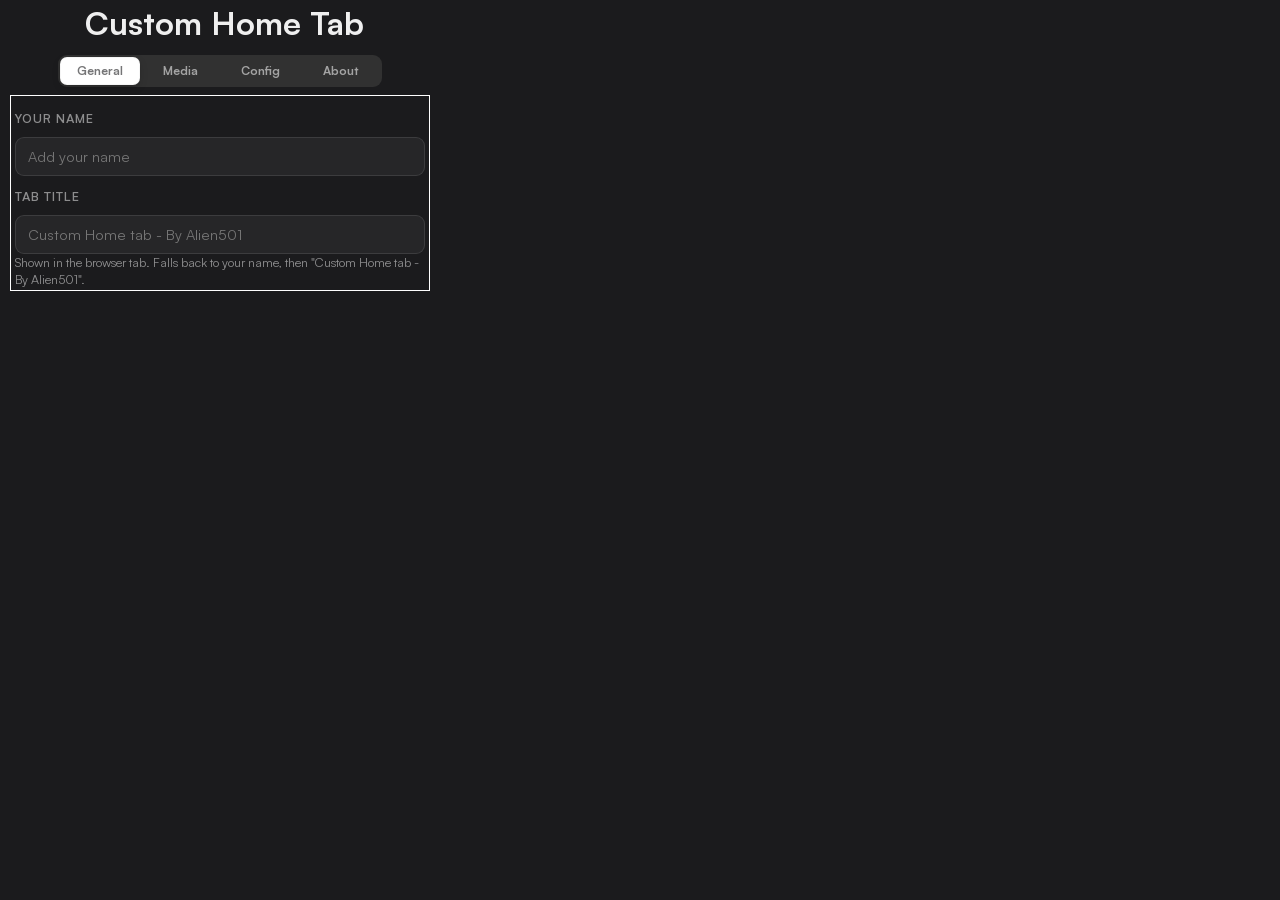
==== options/options.html @ 986855d7 "Options Menu Init" ====
<!DOCTYPE html>
<html lang="en">
<head>
    <meta charset="UTF-8">
    <meta name="viewport" content="width=device-width, initial-scale=1.0">
    <title>Custom Home Tab Options Menu</title>
    <link rel="stylesheet" href="options.css">
    <link rel="stylesheet" href="/css/colors.css">
</head>
<body class="option-body">
    <div class="option-header">
        <h1>Custom Home Tab</h1>
    </div>
    <!-- From Uiverse.io by zanina-yassine --> 
    <div class="tab-container">
        <input type="radio" checked name="tab" id="tab1" class="tab tab--1" />
        <label class="tab_label" for="tab1">General</label>

        <input type="radio" name="tab" id="tab2" class="tab tab--2" />
        <label class="tab_label" for="tab2">Media</label>

        <input type="radio" name="tab" id="tab3" class="tab tab--3" />
        <label class="tab_label" for="tab3">Config</label>
        
        <input type="radio" name="tab" id="tab4" class="tab tab--4" />
        <label class="tab_label" for="tab4">About</label>

        <div class="indicator"></div>
    </div>

    <div class="options-container">
        <div class="options-section">
            <label class="options-label" for="set-name">Your Name</label>
            <input type="text" id="set-name" class="options-input" placeholder="Add your name" maxlength="24">
        </div>
        
        <div class="options-section">
          <label class="options-label" for="set-tab-title">Tab title</label>
          <input type="text" id="set-tab-title" class="options-input" placeholder="Custom Home tab - By Alien501" maxlength="60">
          <p class="options-hint">Shown in the browser tab. Falls back to your name, then "Custom Home tab - By Alien501".</p>
        </div>
    </div>
</body>
</html>
---- options/options.css ----
@font-face {
  font-family: "Satoshi";
  src: url("../assets/fonts/Satoshi-Variable.ttf");
}

* {
  padding: 0;
  margin: 0;
  box-sizing: border-box;
  width: 440px;
  border: 0px solid transparent;
}

.option-body {
  background-color: #1b1b1d;
  color: #efefef;
  font-family:
    "Satoshi",
    system-ui,
    -apple-system,
    BlinkMacSystemFont,
    "Segoe UI",
    Roboto,
    Oxygen,
    Ubuntu,
    Cantarell,
    "Open Sans",
    "Helvetica Neue",
    sans-serif;
}

.option-header {
  padding: 2px 4px;
  text-align: center;
}

/* From Uiverse.io by zanina-yassine */

.tab-container {
  margin: 8px auto;
  width: max-content;
  position: relative;

  display: flex;
  flex-direction: row;
  align-items: flex-start;

  padding: 2px;

  background-color: #313131;
  border-radius: 9px;
}

.indicator {
  content: "";
  width: 80px;
  height: 28px;
  background: #ffffff;
  position: absolute;
  top: 2px;
  left: 2px;
  z-index: 9;
  border: 0.5px solid rgba(0, 0, 0, 0.04);
  box-shadow:
    0px 3px 8px rgba(0, 0, 0, 0.12),
    0px 3px 1px rgba(0, 0, 0, 0.04);
  border-radius: 7px;
  transition: all 0.2s ease-out;
}

.tab {
  width: 80px;
  height: 28px;
  position: absolute;
  z-index: 99;
  outline: none;
  opacity: 0;
}

.tab_label {
  width: 80px;
  height: 28px;

  position: relative;
  z-index: 999;

  display: flex;
  align-items: center;
  justify-content: center;

  border: 0;

  font-size: 0.75rem;
  font-weight: bold;
  opacity: 0.6;

  cursor: pointer;
}

.tab--1:checked ~ .indicator {
  left: 2px;
}

.tab--2:checked ~ .indicator {
  left: calc(80px + 2px);
}

.tab--3:checked ~ .indicator {
  left: calc(80px * 2 + 2px);
}

.tab--4:checked ~ .indicator {
  left: calc(80px * 3 + 2px);
}

.tab--1:checked + .tab_label,
.tab--2:checked + .tab_label,
.tab--3:checked + .tab_label,
.tab--4:checked + .tab_label {
  color: #1b1b1d;
}

/* Options Section */
.options-container {
  padding: 2px 4px;
  width: 420px;
  margin: 4px auto;
  border: 1px solid white;
}

.options-section {
  margin-top: 12px;
  width: 100%;
}

.options-label {
  width: 100%;
  display: block;
  font-family: "Satoshi";
  font-size: 0.78rem;
  font-weight: 600;
  text-transform: uppercase;
  letter-spacing: 0.08em;
  color: var(--color-text-dim);
  margin-bottom: 10px;
}

.options-input {
  width: 100%;
  padding: 9px 12px;
  font-family: "Satoshi";
  font-size: 0.9rem;
  color: var(--color-text);
  background-color: var(--color-glass);
  border: 1px solid var(--color-glass-strong);
  border-radius: 9px;
  outline: none;
}

.options-input:focus {
  border-color: var(--color-orange);
}

.options-hint {
    width: 100%;
    font-family: 'Satoshi';
    font-size: 0.78rem;
    line-height: 1.35;
    color: var(--color-text-dim);
}

.options-hint a {
    color: var(--color-orange);
}
---- css/colors.css ----
:root {
    --color-orange: #f5c000;
    --color-white: #ffffff0d;
    --color-glass: #ffffff0d;
    --color-glass-strong: #ffffff1a;
    --color-text: #f3f3f3;
    --color-text-dim: #ffffff80;
    --radius: 12px;
    --ease: cubic-bezier(0.22, 1, 0.36, 1);
}
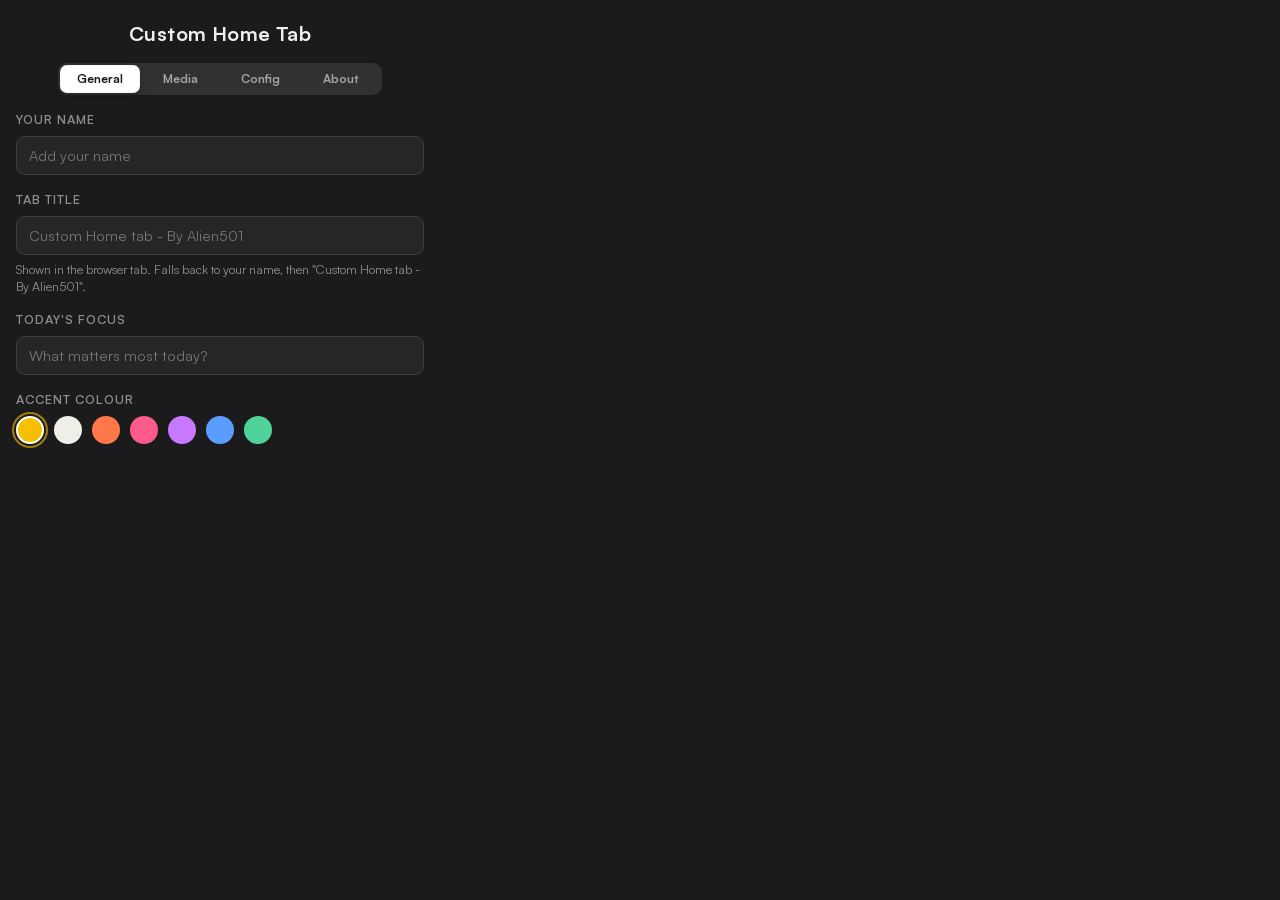
==== commit 8df05660: "Done almost" ====
--- a/options/options.html
+++ b/options/options.html
@@ -3,42 +3,24 @@
 <head>
     <meta charset="UTF-8">
     <meta name="viewport" content="width=device-width, initial-scale=1.0">
-    <title>Custom Home Tab Options Menu</title>
+    <title>Custom Home Tab - Options</title>
     <link rel="stylesheet" href="options.css">
-    <link rel="stylesheet" href="/css/colors.css">
+    <link rel="stylesheet" href="../css/colors.css">
 </head>
 <body class="option-body">
     <div class="option-header">
         <h1>Custom Home Tab</h1>
     </div>
+
     <!-- From Uiverse.io by zanina-yassine --> 
-    <div class="tab-container">
-        <input type="radio" checked name="tab" id="tab1" class="tab tab--1" />
-        <label class="tab_label" for="tab1">General</label>
-
-        <input type="radio" name="tab" id="tab2" class="tab tab--2" />
-        <label class="tab_label" for="tab2">Media</label>
-
-        <input type="radio" name="tab" id="tab3" class="tab tab--3" />
-        <label class="tab_label" for="tab3">Config</label>
-        
-        <input type="radio" name="tab" id="tab4" class="tab tab--4" />
-        <label class="tab_label" for="tab4">About</label>
-
-        <div class="indicator"></div>
+    <div class="tab-container" id="options-tab-wrapper">
+        <div class="indicator" id="tab-indicator"></div>
     </div>
 
-    <div class="options-container">
-        <div class="options-section">
-            <label class="options-label" for="set-name">Your Name</label>
-            <input type="text" id="set-name" class="options-input" placeholder="Add your name" maxlength="24">
-        </div>
-        
-        <div class="options-section">
-          <label class="options-label" for="set-tab-title">Tab title</label>
-          <input type="text" id="set-tab-title" class="options-input" placeholder="Custom Home tab - By Alien501" maxlength="60">
-          <p class="options-hint">Shown in the browser tab. Falls back to your name, then "Custom Home tab - By Alien501".</p>
-        </div>
-    </div>
+    <div class="options-container" id="options-content-wrapper"></div>
+
+    <script src="../js/features/settings-store.js"></script>
+    <script src="../js/features/background.js"></script>
+    <script src="options.js"></script>
 </body>
 </html>
--- a/options/options.css
+++ b/options/options.css
@@ -7,8 +7,11 @@
   padding: 0;
   margin: 0;
   box-sizing: border-box;
+}
+
+html, body {
   width: 440px;
-  border: 0px solid transparent;
+  min-height: 100px;
 }
 
 .option-body {
@@ -27,109 +30,95 @@
     "Open Sans",
     "Helvetica Neue",
     sans-serif;
+  padding: 16px;
+  overflow-x: hidden;
 }
 
 .option-header {
-  padding: 2px 4px;
+  padding: 4px 0 8px;
   text-align: center;
 }
 
-/* From Uiverse.io by zanina-yassine */
-
+.option-header h1 {
+  font-size: 1.25rem;
+  font-weight: 700;
+  letter-spacing: 0.02em;
+}
+
+/* Tab Navigation */
 .tab-container {
-  margin: 8px auto;
+  margin: 8px auto 16px;
   width: max-content;
   position: relative;
-
   display: flex;
   flex-direction: row;
-  align-items: flex-start;
-
+  align-items: center;
   padding: 2px;
-
   background-color: #313131;
   border-radius: 9px;
 }
 
 .indicator {
-  content: "";
   width: 80px;
   height: 28px;
   background: #ffffff;
   position: absolute;
   top: 2px;
   left: 2px;
-  z-index: 9;
+  z-index: 1;
   border: 0.5px solid rgba(0, 0, 0, 0.04);
   box-shadow:
     0px 3px 8px rgba(0, 0, 0, 0.12),
     0px 3px 1px rgba(0, 0, 0, 0.04);
   border-radius: 7px;
-  transition: all 0.2s ease-out;
+  transition: left 0.2s cubic-bezier(0.22, 1, 0.36, 1);
+  pointer-events: none;
 }
 
 .tab {
-  width: 80px;
-  height: 28px;
   position: absolute;
-  z-index: 99;
-  outline: none;
   opacity: 0;
+  pointer-events: none;
 }
 
 .tab_label {
   width: 80px;
   height: 28px;
-
   position: relative;
-  z-index: 999;
-
+  z-index: 2;
   display: flex;
   align-items: center;
   justify-content: center;
-
-  border: 0;
-
   font-size: 0.75rem;
   font-weight: bold;
+  color: #efefef;
   opacity: 0.6;
-
-  cursor: pointer;
-}
-
-.tab--1:checked ~ .indicator {
-  left: 2px;
-}
-
-.tab--2:checked ~ .indicator {
-  left: calc(80px + 2px);
-}
-
-.tab--3:checked ~ .indicator {
-  left: calc(80px * 2 + 2px);
-}
-
-.tab--4:checked ~ .indicator {
-  left: calc(80px * 3 + 2px);
-}
-
-.tab--1:checked + .tab_label,
-.tab--2:checked + .tab_label,
-.tab--3:checked + .tab_label,
-.tab--4:checked + .tab_label {
+  cursor: pointer;
+  transition: color 0.2s ease, opacity 0.2s ease;
+}
+
+.tab:checked + .tab_label,
+.tab_label.active {
   color: #1b1b1d;
-}
-
-/* Options Section */
+  opacity: 1;
+}
+
+/* Tab Panels */
+.tab-panel {
+  display: none;
+}
+
+.tab-panel.active {
+  display: block;
+}
+
+/* Options Container & Sections */
 .options-container {
-  padding: 2px 4px;
-  width: 420px;
-  margin: 4px auto;
-  border: 1px solid white;
+  width: 100%;
 }
 
 .options-section {
-  margin-top: 12px;
+  margin-bottom: 16px;
   width: 100%;
 }
 
@@ -142,7 +131,7 @@
   text-transform: uppercase;
   letter-spacing: 0.08em;
   color: var(--color-text-dim);
-  margin-bottom: 10px;
+  margin-bottom: 8px;
 }
 
 .options-input {
@@ -155,6 +144,7 @@
   border: 1px solid var(--color-glass-strong);
   border-radius: 9px;
   outline: none;
+  transition: border-color 0.2s ease;
 }
 
 .options-input:focus {
@@ -162,13 +152,260 @@
 }
 
 .options-hint {
-    width: 100%;
-    font-family: 'Satoshi';
-    font-size: 0.78rem;
-    line-height: 1.35;
-    color: var(--color-text-dim);
+  width: 100%;
+  font-family: "Satoshi";
+  font-size: 0.78rem;
+  line-height: 1.35;
+  color: var(--color-text-dim);
+  margin-top: 6px;
 }
 
 .options-hint a {
-    color: var(--color-orange);
+  color: var(--color-orange);
+  text-decoration: none;
+}
+
+.options-hint a:hover {
+  text-decoration: underline;
+}
+
+/* Accent Swatches */
+.accent-swatches {
+  display: flex;
+  gap: 10px;
+  flex-wrap: wrap;
+}
+
+.accent-swatch {
+  width: 28px;
+  height: 28px;
+  border-radius: 50%;
+  border: 2px solid transparent;
+  cursor: pointer;
+  outline: 2px solid transparent;
+  outline-offset: 2px;
+  transition: transform 0.15s ease;
+}
+
+.accent-swatch:hover {
+  transform: scale(1.12);
+}
+
+.accent-swatch.active {
+  border-color: #fff;
+  outline-color: color-mix(in srgb, var(--color-orange) 60%, transparent);
+}
+
+/* Pomodoro Lengths */
+.pomo-lengths {
+  display: flex;
+  gap: 12px;
+}
+
+.pomo-lengths label {
+  flex: 1;
+  font-family: "Satoshi";
+  font-size: 0.8rem;
+  color: var(--color-text-dim);
+  display: flex;
+  flex-direction: column;
+  gap: 6px;
+}
+
+.pomo-num {
+  width: 100%;
+}
+
+/* Toggles */
+.toggle-row {
+  display: flex;
+  align-items: center;
+  justify-content: space-between;
+  font-family: "Satoshi";
+  font-size: 0.88rem;
+  color: var(--color-text);
+  padding: 7px 0;
+  cursor: pointer;
+}
+
+input[type="checkbox"].toggle {
+  -webkit-appearance: none;
+  appearance: none;
+  position: relative;
+  width: 38px;
+  height: 20px;
+  border: none;
+  border-radius: 20px;
+  background-color: var(--color-glass-strong);
+  cursor: pointer;
+  flex-shrink: 0;
+  display: block;
+}
+
+input[type="checkbox"].toggle::before {
+  content: "";
+  position: absolute;
+  top: 2px;
+  left: 2px;
+  width: 16px;
+  height: 16px;
+  border-radius: 50%;
+  background-color: var(--color-text-dim);
+  transition: transform 0.2s var(--ease), background-color 0.2s ease;
+}
+
+input[type="checkbox"].toggle:checked {
+  background-color: color-mix(in srgb, var(--color-orange) 45%, transparent);
+}
+
+input[type="checkbox"].toggle:checked::before {
+  transform: translateX(18px);
+  background-color: var(--color-orange);
+}
+
+/* Background Media */
+.background-media-settings {
+  display: flex;
+  flex-direction: column;
+  gap: 10px;
+  margin-bottom: 10px;
+}
+
+.background-preview {
+  height: 110px;
+  overflow: hidden;
+  border: 1px solid var(--color-glass-strong);
+  border-radius: 9px;
+  background-color: var(--color-glass);
+}
+
+.background-preview img,
+.background-preview video {
+  width: 100%;
+  height: 100%;
+  object-fit: cover;
+}
+
+.background-current .options-label {
+  margin-bottom: 5px;
+}
+
+.background-slot {
+  display: grid;
+  grid-template-columns: 80px 1fr;
+  align-items: center;
+  gap: 8px;
+  padding: 8px 10px;
+  font-family: "Satoshi";
+  font-size: 0.82rem;
+  color: var(--color-text);
+  background-color: var(--color-glass);
+  border: 1px solid var(--color-glass-strong);
+  border-radius: 9px;
+  cursor: pointer;
+}
+
+.background-slot input {
+  display: none;
+}
+
+.background-slot small {
+  grid-column: 2;
+  color: var(--color-text-dim);
+  overflow: hidden;
+  text-overflow: ellipsis;
+  white-space: nowrap;
+}
+
+.background-slots {
+  display: grid;
+  gap: 8px;
+  margin-top: 8px;
+}
+
+.background-slots.is-hidden,
+.timeline-hint.is-hidden {
+  display: none;
+}
+
+/* Reset Button */
+.settings-reset {
+  width: 100%;
+  padding: 10px;
+  margin-top: 8px;
+  font-family: "Satoshi";
+  font-weight: 600;
+  font-size: 0.85rem;
+  color: var(--color-text-dim);
+  background-color: transparent;
+  border: 1px solid var(--color-glass-strong);
+  border-radius: 9px;
+  cursor: pointer;
+  transition: color 0.2s ease, border-color 0.2s ease;
+}
+
+.settings-reset:hover {
+  color: #ff5b5b;
+  border-color: color-mix(in srgb, #ff5b5b 40%, transparent);
+}
+
+/* About Section */
+.about-section {
+  display: flex;
+  flex-direction: column;
+  align-items: center;
+}
+
+.author-pfp {
+  width: 72px;
+  height: 72px;
+  border-radius: 50%;
+  overflow: hidden;
+  margin: 4px auto 12px;
+  border: 2px solid var(--color-glass-strong);
+}
+
+.author-pfp img {
+  width: 100%;
+  height: 100%;
+  object-fit: cover;
+}
+
+.about-intro {
+  text-align: center;
+  margin-bottom: 12px;
+}
+
+.about-links {
+  display: flex;
+  flex-direction: column;
+  gap: 8px;
+  width: 100%;
+}
+
+.link-group {
+  display: flex;
+  gap: 8px;
+}
+
+.link-group .about-link {
+  flex: 1;
+}
+
+.about-link {
+  padding: 10px 12px;
+  font-family: "Satoshi";
+  font-size: 0.85rem;
+  color: var(--color-text);
+  background-color: var(--color-glass);
+  border: 1px solid var(--color-glass-strong);
+  border-radius: 9px;
+  text-decoration: none;
+  text-align: center;
+  transition: color 0.2s ease, border-color 0.2s ease;
+}
+
+.about-link:hover {
+  color: var(--color-orange);
+  border-color: color-mix(in srgb, var(--color-orange) 40%, transparent);
 }
